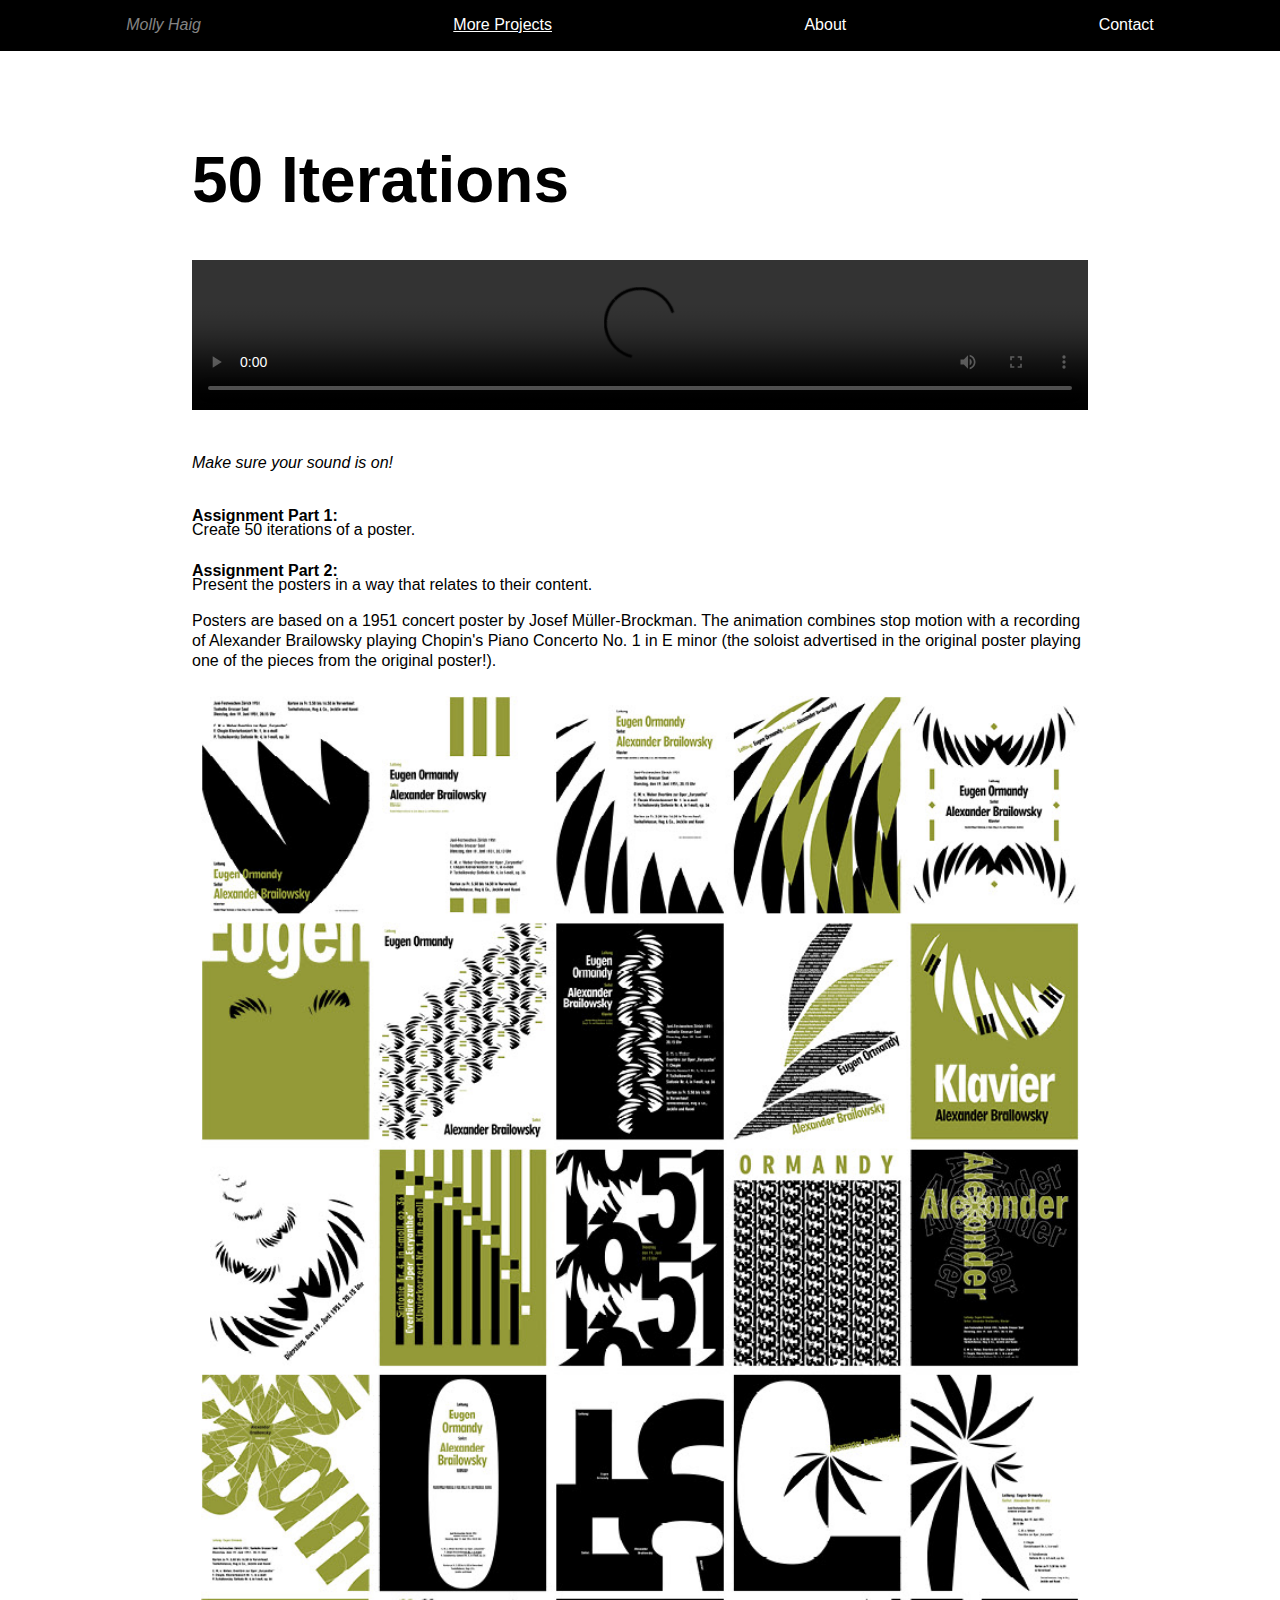
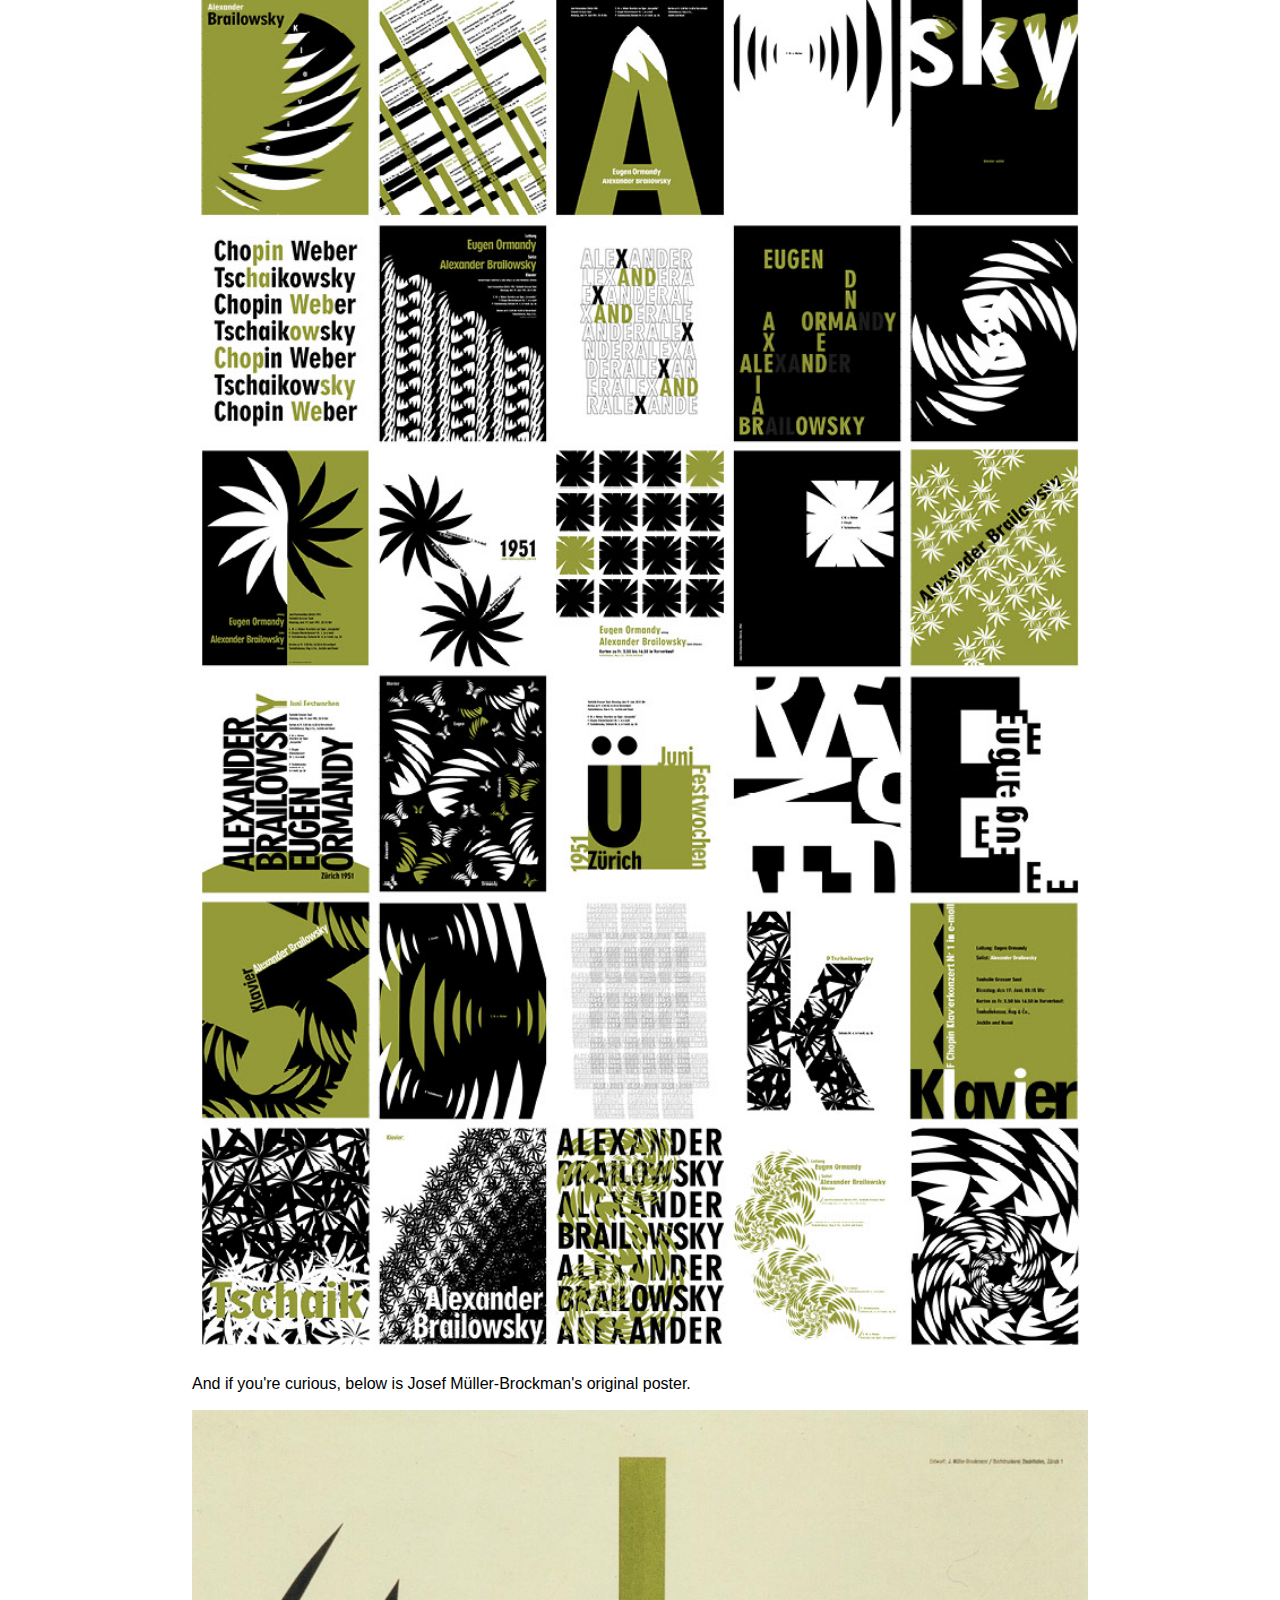
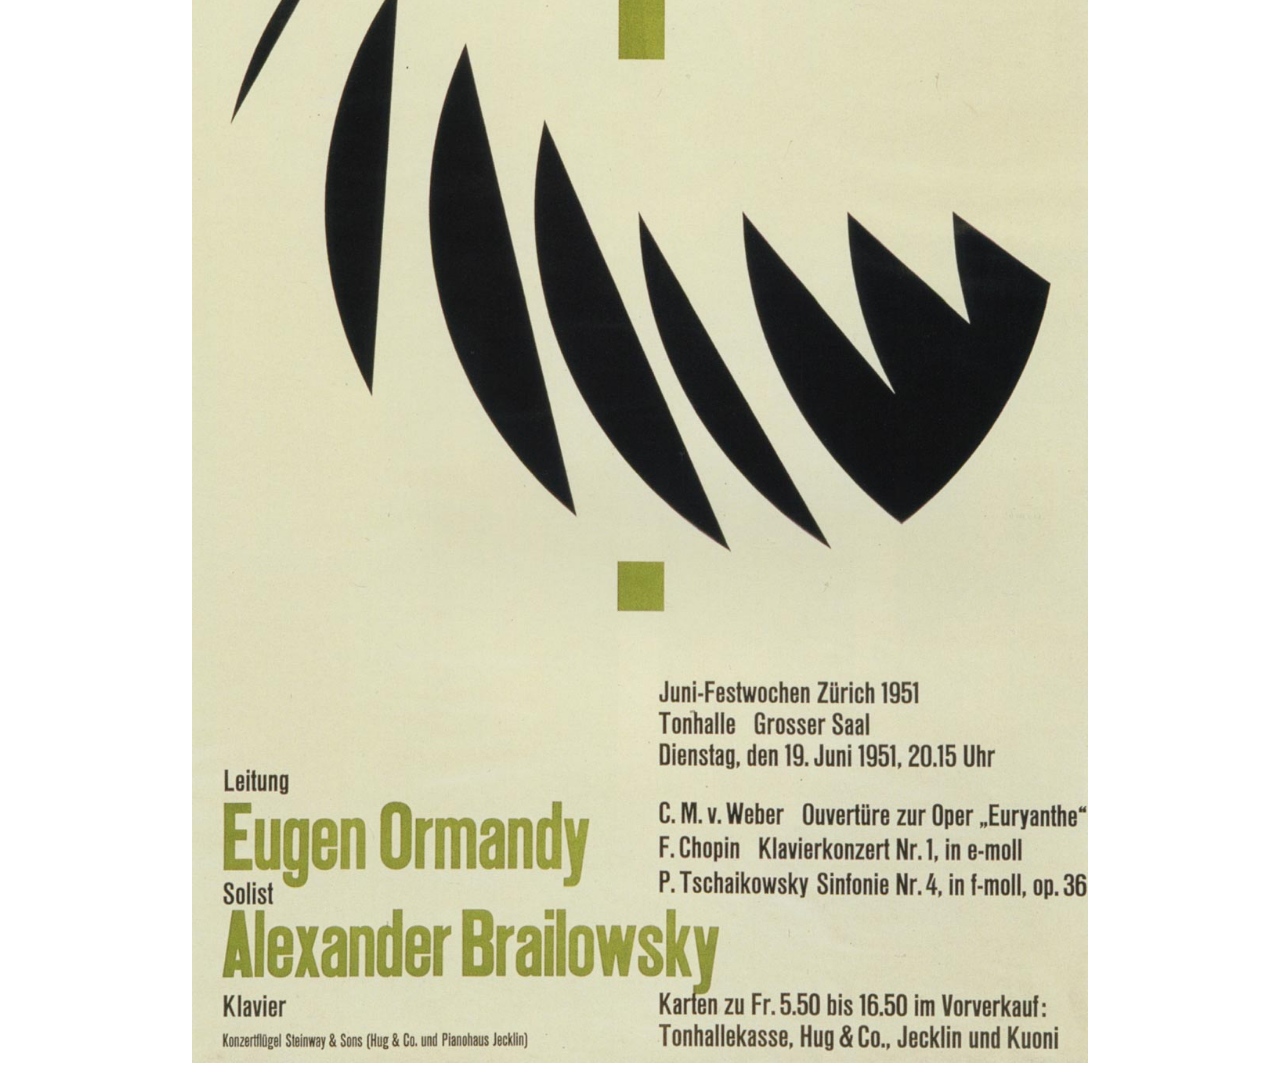
==== 50.html @ 2be68b47 "Publishing on Git" ====
<!doctype html>
<html>

<head>
	<title>Projects</title>
	<meta name="description" content="50 Iterations Project">
	<link rel="stylesheet" type-"text/css" href="style.css">
	<script src="script.js"></script>
</head>


<body>


<div class="header">
	<h4> Molly Haig </h4>
	<h3> <a href="index.html"
			style="text-decoration: underline; color: #FFF;" >More Projects</a> </h3>
	<h3> <a href="about.html"
			style="text-decoration: none; color: #FFF;" >About</a>  </h3>
	<h3> <a href="contact.html"
			style="text-decoration: none; color: #FFF;" >Contact</a>  </h3>
</div>



<!--<h1> 50 Iterations </h1>
<h2> Based on a 1951 concert poster by Josef M&uuml;ller-Brockman </h2> -->


<div class="image_box">
	<h1> 50 Iterations </h1>
	
	<div class="port_images">
	<!-- <video controls poster="./portfolio_mainimages/Portfolio1-01.jpg" width="100%"> -->
<video width="100%" height="auto" controls>
  <source src="./portfolio_secondaryimages/50.mp4" type="video/mp4">

Your browser does not support the video tag.
</video>
</div>

	<h6> Make sure your sound is on! </h6>
		
		<h5> Assignment Part 1:</h5>
		<p> Create 50 iterations of a poster.</p>
	<h5> Assignment Part 2: </h5>
	<p> Present the posters in a way that relates to their content.</p>
	<p> Posters are based on a 1951 concert poster by Josef M&uuml;ller-Brockman. The animation combines stop motion with a recording of Alexander Brailowsky playing Chopin's Piano Concerto No. 1 in E minor (the soloist advertised in the original poster playing one of the pieces from the original poster!). </p>

	<div class="port_images">
  	  		<img src="./portfolio_secondaryimages/50grid.jpg" alt="50 iterations" style="width:100%">
	</div>

<p> And if you're curious, below is Josef M&uuml;ller-Brockman's original poster. </p>

	<div class="port_images">
  	  		<img src="./portfolio_secondaryimages/50original.jpg" alt="50 iterations" style="width:100%">
	</div>


	</div>

</div>
---- style.css ----
body {
	margin: 0;
/*	background-color: #F7F8E0;*/
}

h1{

	font-family: Akkurat, Helvetica, Arial, sans-serif;
	font-size: 4em;


}

/*h2 {

	font-family: Akkurat, Helvetica, Arial, sans-serif;
	font-size: 1em;
	font-weight: lighter;
	font-style: italic;
	line-height: 1.5em;

	position: absolute;
	top: 200px;
	left: 15%;
	width: 70%;
}*/

h3 {
	font-family: Akkurat, Helvetica, Arial, sans-serif;
	font-size: 1em;
	font-weight: lighter;
	color: #FFF;

}

h4 {
	text-align: center;
	font-family: Akkurat, Helvetica, Arial, sans-serif;
	font-size: 1em;
	font-weight: lighter;
	font-style: italic;
	color: #848484;	
	padding: 0;
	line-height: .5em;	
}

h5 {
	font-family: Akkurat, Helvetica, Arial, sans-serif;
	font-size: 1em;
	font-weight: bold;
	padding: 0;
	line-height: .5em;	
	margin-bottom: -1em;
	
}

h6 {
	
	font-family: Akkurat, Helvetica, Arial, sans-serif;
	font-size: 1em;
	font-weight: lighter;
	font-style: italic;
	line-height: 1.5em;
}

p{
	/*text-align: center;*/
	font-family: Akkurat, Helvetica, Arial, sans-serif;
	color: #000;
	font-size: 1em;
	line-height: 1.25em;
/*	margin-top: 1em;*/

}

.image_box {
/*  border: 1px solid green;*/
  width: 70%;
  position: absolute;
  top: 100px;
  left: 15%; 
/*  (15% is half of the leftover 30 after the div takes up 70%, so it's centered)
*/}

.port_images {
	padding: 0% 0 0% 0;
}

.responsive_images{
	border: 1px solid #000;

}
.responsive_images:hover {

	filter: opacity(70%);

}

/*.navbar {
	text-align: center;
	font-family: Akkurat, Helvetica, Arial, sans-serif;
	font-size: 1em;
	font-weight: lighter;
	position: absolute;
	top: 400px;
	width: 100%;
}
*/


/*body {
	    background-image: url("rough_sketch.jpg");
		background-size: 100%;
		background-repeat: no-repeat;
}*/


.header {
    position: fixed;
    top: 0;
    width: 100%;
	background: #000;
	display: flex;
	flex-direction: row;
	justify-content: space-around;
	z-index: 999;
}


@media only screen and (max-width: 512px) {
	h1 {font-size: 3em;}
	h6 {font-size: .9em; line-height: 1.25em;}
	h5 {font-size: .9em; line-height: 1.25em;}
	.navbar {top: 300px;}
	.image_box {
		width: 86%;
		position: absolute;
		left: 7%;
		top: 75px;}
	p {font-size: .9em; line-height: 1.25em;}
}
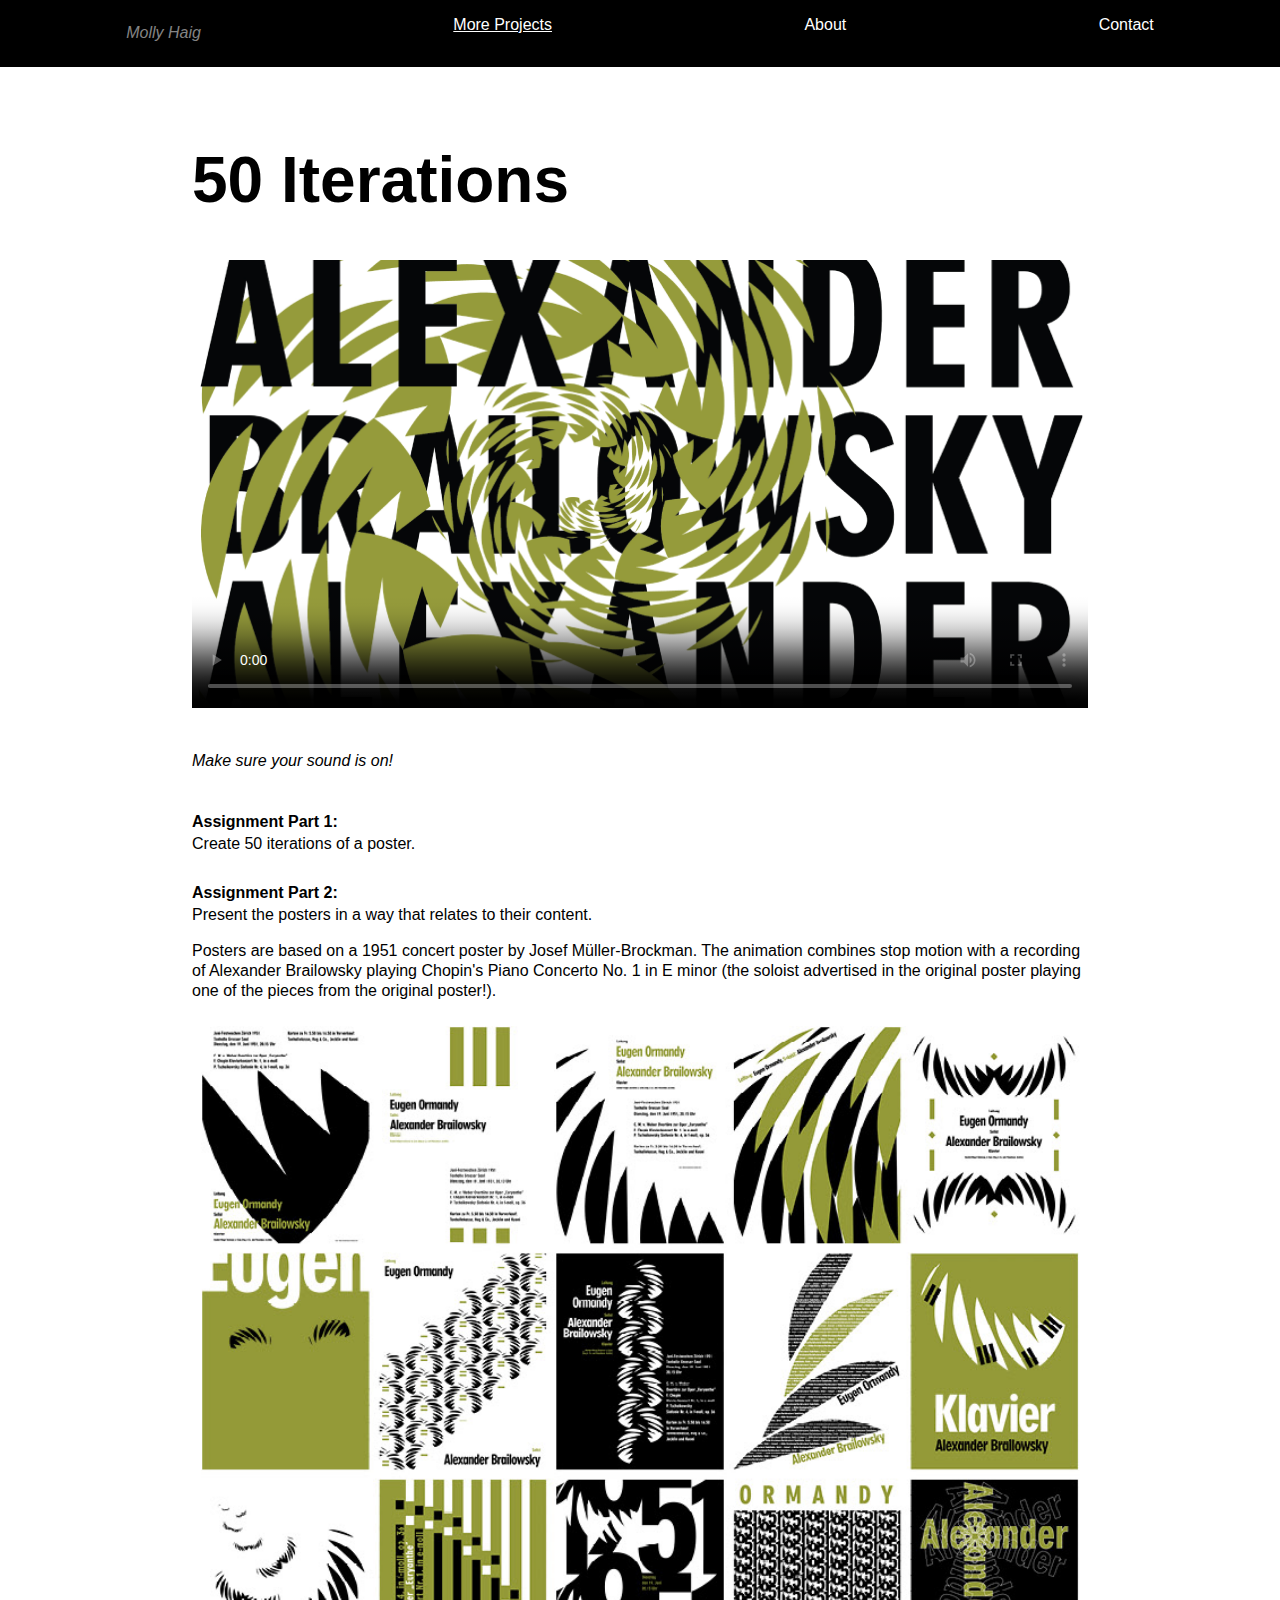
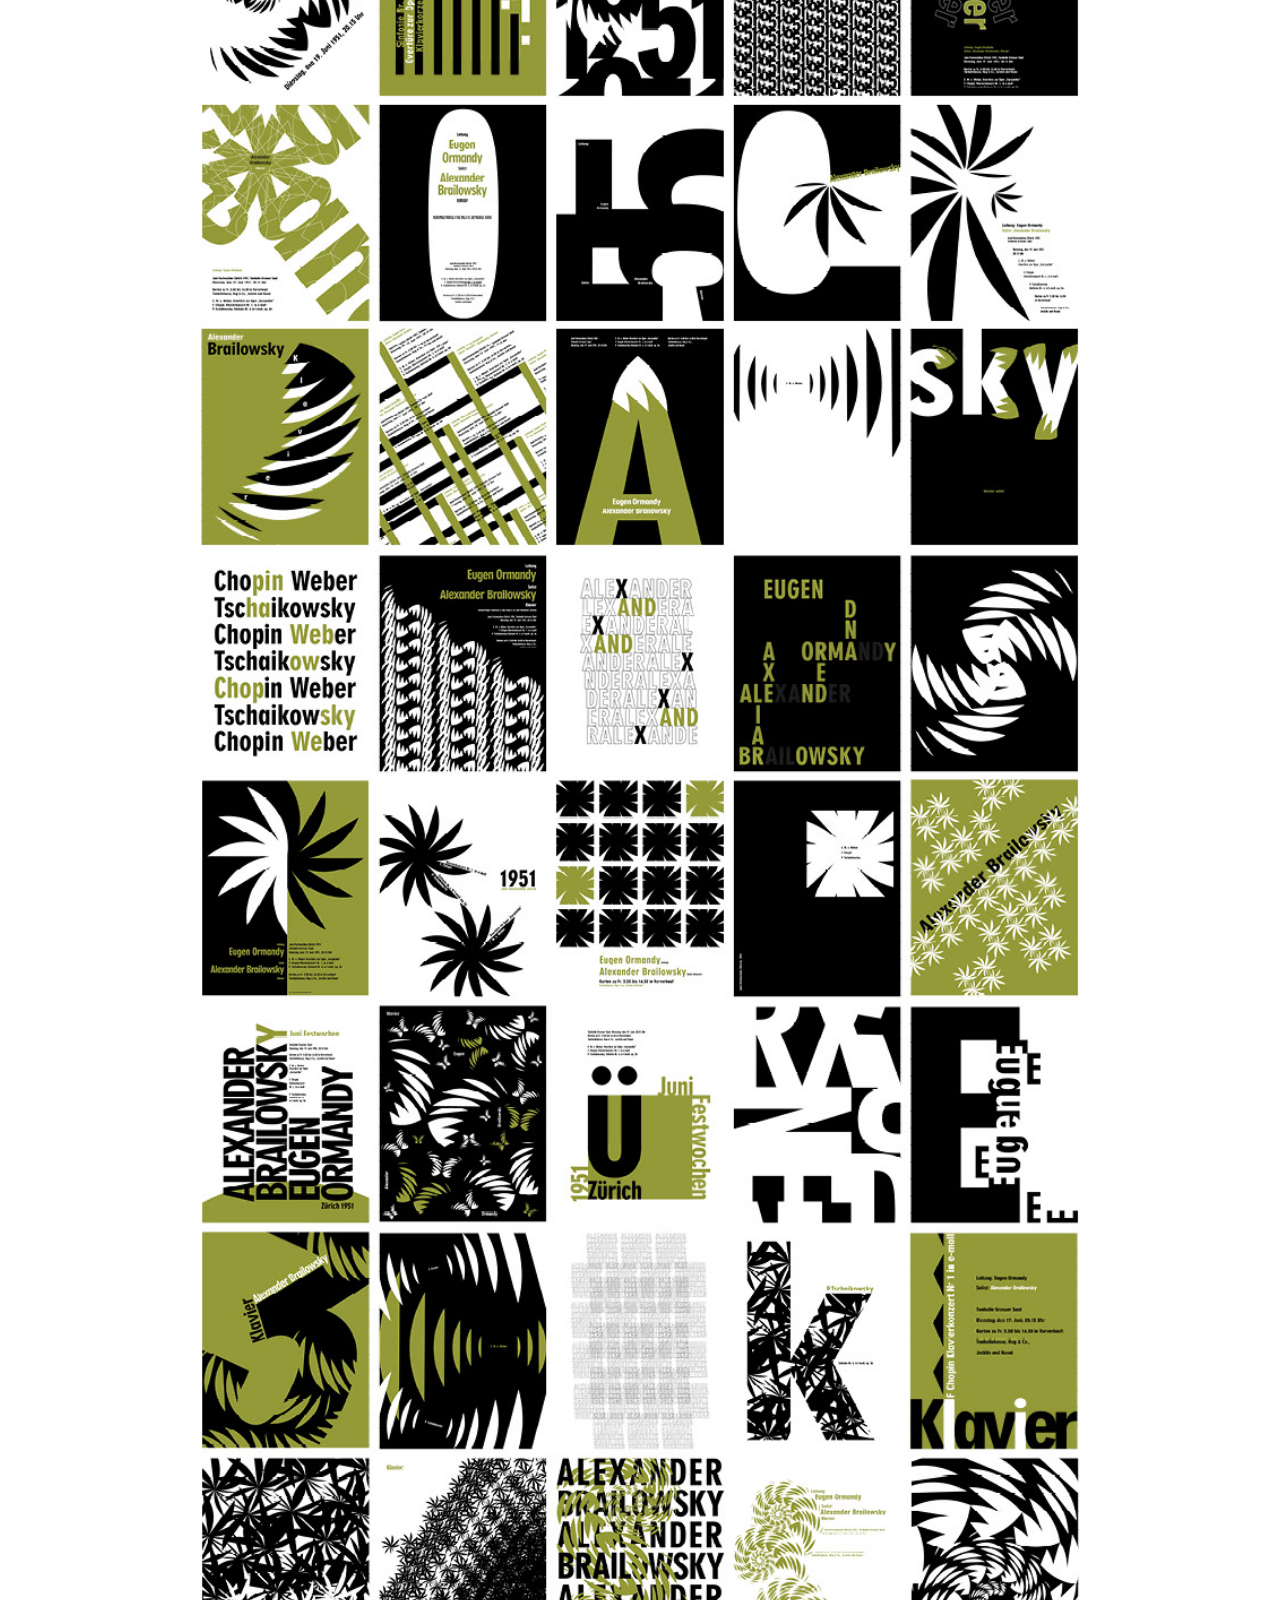
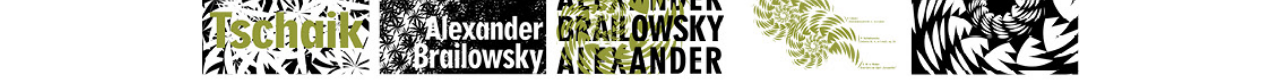
==== commit 358c78a8: "Fixed portfolio images" ====
--- a/50.html
+++ b/50.html
@@ -23,16 +23,11 @@
 </div>
 
 
-
-<!--<h1> 50 Iterations </h1>
-<h2> Based on a 1951 concert poster by Josef M&uuml;ller-Brockman </h2> -->
-
-
 <div class="image_box">
 	<h1> 50 Iterations </h1>
 	
 	<div class="port_images">
-	<!-- <video controls poster="./portfolio_mainimages/Portfolio1-01.jpg" width="100%"> -->
+	<video controls poster="./portfolio_mainimages/Portfolio1-01.jpg" width="100%">
 <video width="100%" height="auto" controls>
   <source src="./portfolio_secondaryimages/50.mp4" type="video/mp4">
 
@@ -52,11 +47,11 @@
   	  		<img src="./portfolio_secondaryimages/50grid.jpg" alt="50 iterations" style="width:100%">
 	</div>
 
-<p> And if you're curious, below is Josef M&uuml;ller-Brockman's original poster. </p>
+<!-- <p> And if you're curious, below is Josef M&uuml;ller-Brockman's original poster. </p>
 
 	<div class="port_images">
   	  		<img src="./portfolio_secondaryimages/50original.jpg" alt="50 iterations" style="width:100%">
-	</div>
+	</div> -->
 
 
 	</div>
--- a/style.css
+++ b/style.css
@@ -43,7 +43,7 @@
 	font-style: italic;
 	color: #848484;	
 	padding: 0;
-	line-height: .5em;	
+	line-height: 1.5em;	
 }
 
 h5 {
@@ -51,7 +51,7 @@
 	font-size: 1em;
 	font-weight: bold;
 	padding: 0;
-	line-height: .5em;	
+	line-height: 1.5em;	
 	margin-bottom: -1em;
 	
 }
@@ -81,21 +81,25 @@
   position: absolute;
   top: 100px;
   left: 15%; 
+ 
 /*  (15% is half of the leftover 30 after the div takes up 70%, so it's centered)
 */}
 
 .port_images {
 	padding: 0% 0 0% 0;
+
 }
 
 .responsive_images{
 	border: 1px solid #000;
-
 }
 .responsive_images:hover {
 
 	filter: opacity(70%);
+}
 
+img {
+	display: block;
 }
 
 /*.navbar {
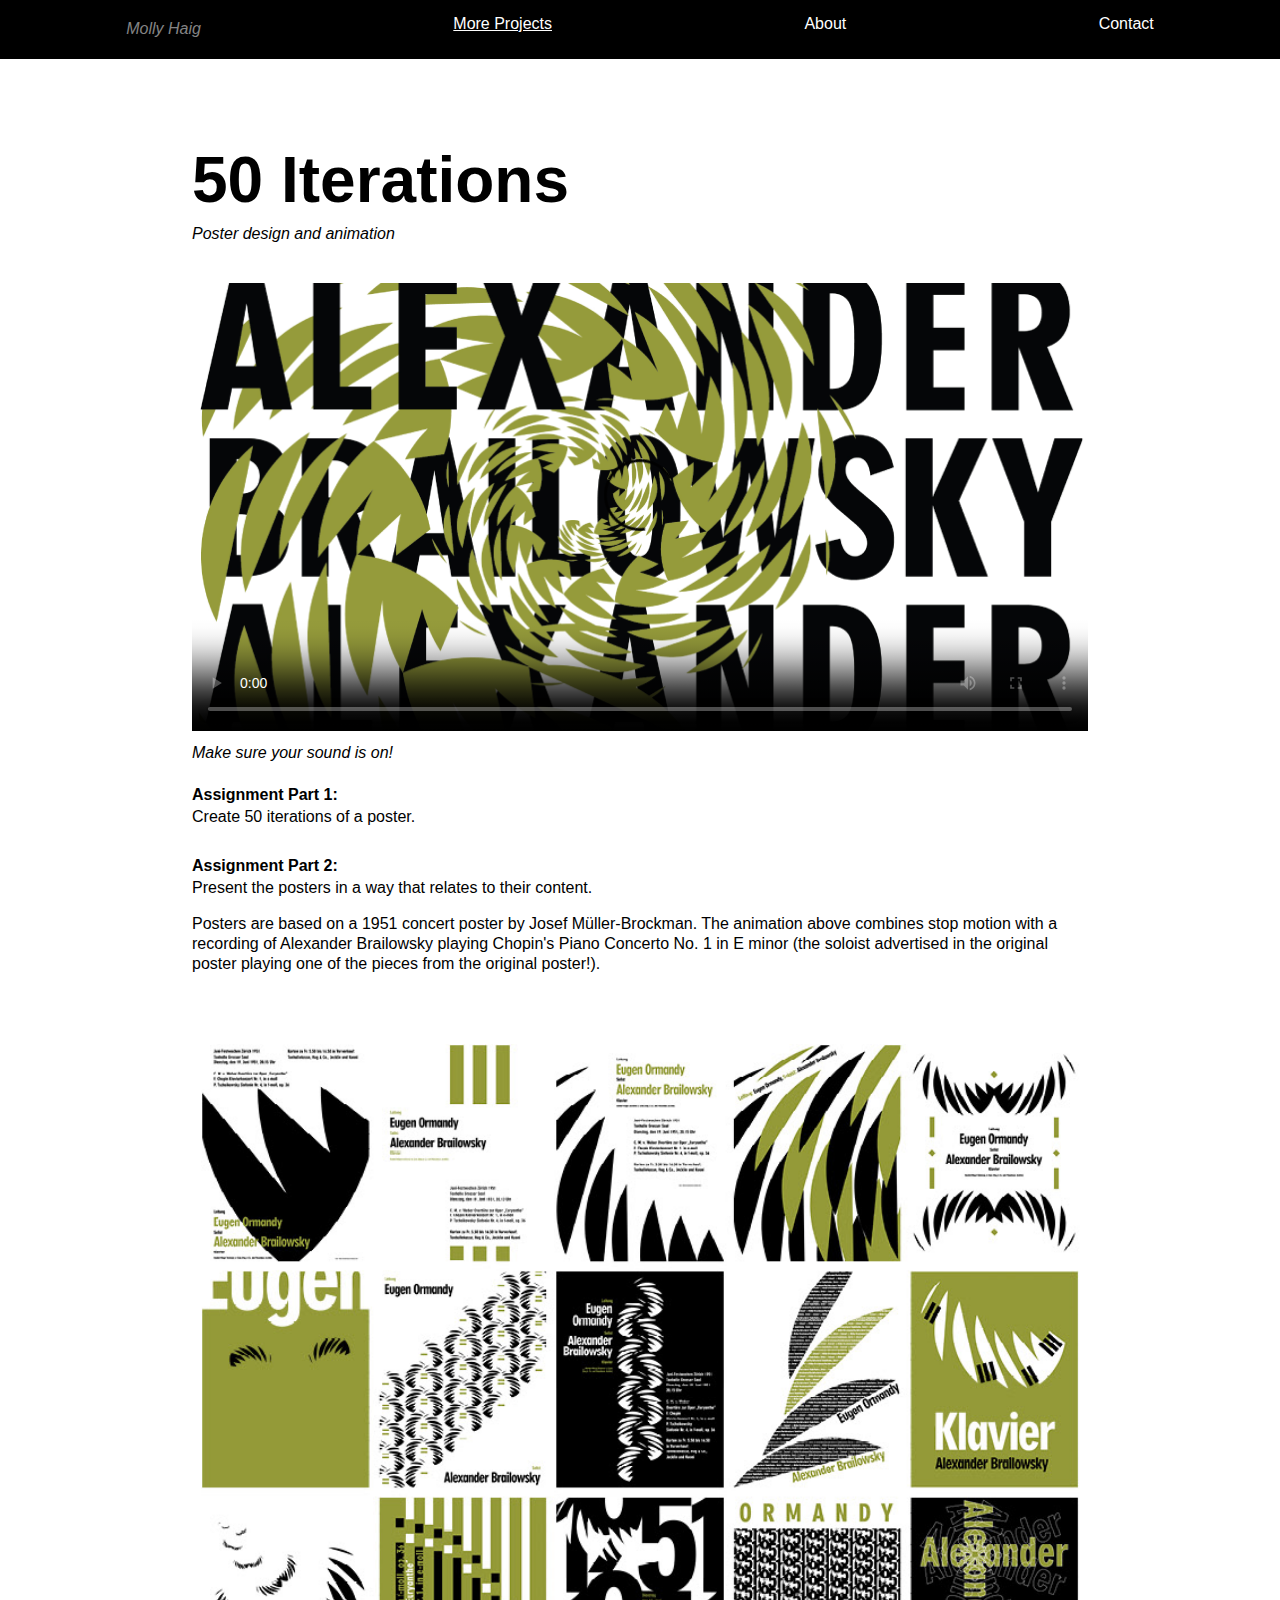
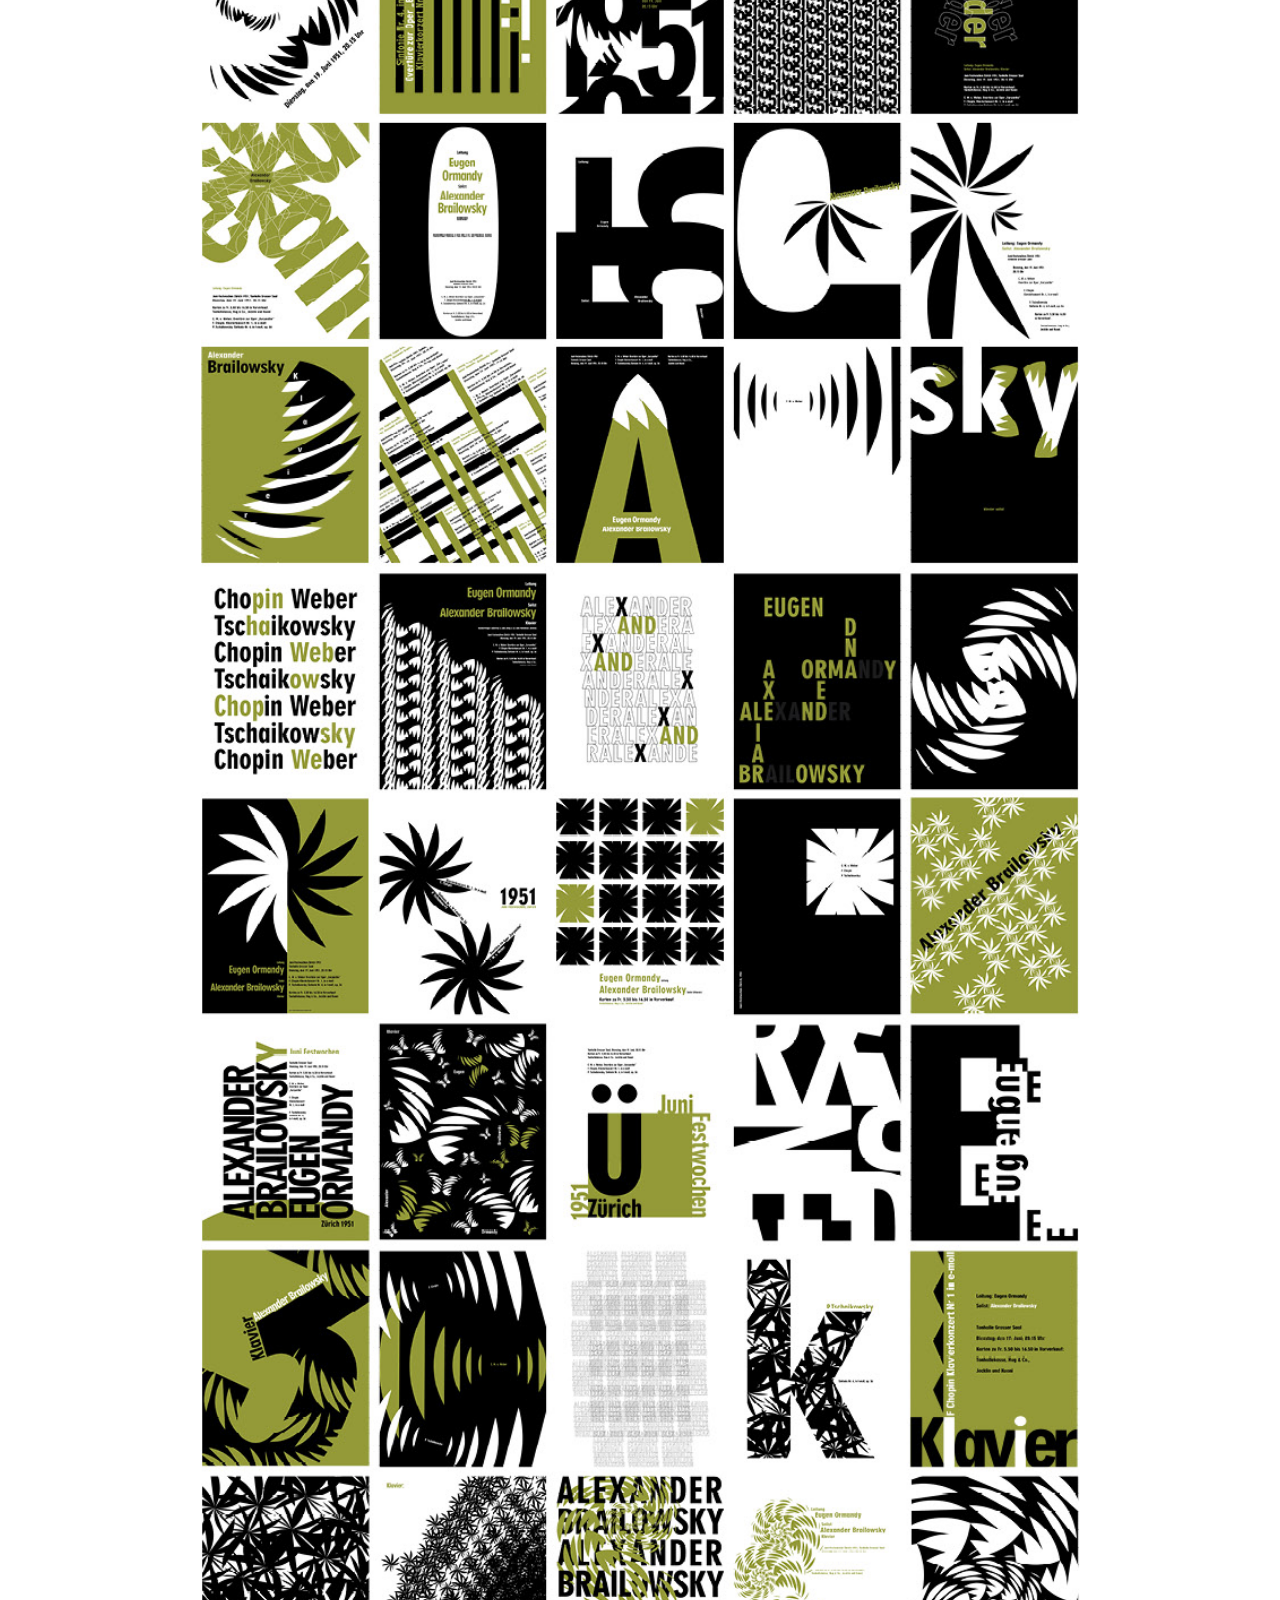
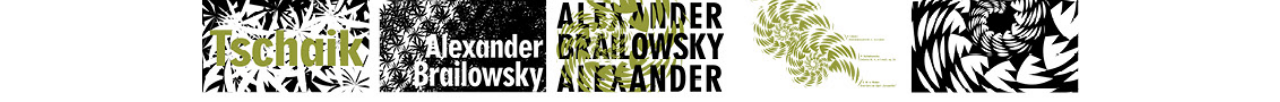
==== commit ed5e860c: "more" ====
--- a/50.html
+++ b/50.html
@@ -25,23 +25,27 @@
 
 <div class="image_box">
 	<h1> 50 Iterations </h1>
+	<h6> Poster design and animation</h6>
 	
-	<div class="port_images">
-	<video controls poster="./portfolio_mainimages/Portfolio1-01.jpg" width="100%">
-<video width="100%" height="auto" controls>
-  <source src="./portfolio_secondaryimages/50.mp4" type="video/mp4">
+		
 
-Your browser does not support the video tag.
-</video>
-</div>
+		<video controls="" 
+		poster="./portfolio_mainimages/Portfolio1-01.jpg" width="100%" height="auto">
+		
+	<source 
+	src="./portfolio_secondaryimages/50.mp4" type="video/mp4">
+			Your browser does not support the video tag.
+		</video>
+	
 
-	<h6> Make sure your sound is on! </h6>
+
+	<h2> Make sure your sound is on! </h2>
 		
 		<h5> Assignment Part 1:</h5>
 		<p> Create 50 iterations of a poster.</p>
 	<h5> Assignment Part 2: </h5>
 	<p> Present the posters in a way that relates to their content.</p>
-	<p> Posters are based on a 1951 concert poster by Josef M&uuml;ller-Brockman. The animation combines stop motion with a recording of Alexander Brailowsky playing Chopin's Piano Concerto No. 1 in E minor (the soloist advertised in the original poster playing one of the pieces from the original poster!). </p>
+	<p> Posters are based on a 1951 concert poster by Josef M&uuml;ller-Brockman. The animation above combines stop motion with a recording of Alexander Brailowsky playing Chopin's Piano Concerto No. 1 in E minor (the soloist advertised in the original poster playing one of the pieces from the original poster!). </p>
 
 	<div class="port_images">
   	  		<img src="./portfolio_secondaryimages/50grid.jpg" alt="50 iterations" style="width:100%">
--- a/style.css
+++ b/style.css
@@ -2,48 +2,44 @@
 
 body {
 	margin: 0;
-/*	background-color: #F7F8E0;*/
+
 }
 
 h1{
 
 	font-family: Akkurat, Helvetica, Arial, sans-serif;
 	font-size: 4em;
-
-
+	margin-bottom: -.5em;
+	/*project titles only*/
 }
 
-/*h2 {
-
+h2 {
+	
 	font-family: Akkurat, Helvetica, Arial, sans-serif;
 	font-size: 1em;
 	font-weight: lighter;
 	font-style: italic;
-	line-height: 1.5em;
-
-	position: absolute;
-	top: 200px;
-	left: 15%;
-	width: 70%;
-}*/
+	line-height: .5em;
+	/*italic body text BUT FOR CAPTIONS!*/
+}
 
 h3 {
 	font-family: Akkurat, Helvetica, Arial, sans-serif;
 	font-size: 1em;
 	font-weight: lighter;
 	color: #FFF;
-
+	line-height: 1em;
+	/*navigation directions on navigation bar*/
 }
 
 h4 {
-	text-align: center;
 	font-family: Akkurat, Helvetica, Arial, sans-serif;
 	font-size: 1em;
 	font-weight: lighter;
 	font-style: italic;
 	color: #848484;	
-	padding: 0;
-	line-height: 1.5em;	
+	line-height: 1em;	
+	/*Molly Haig on navigation bar*/
 }
 
 h5 {
@@ -53,6 +49,7 @@
 	padding: 0;
 	line-height: 1.5em;	
 	margin-bottom: -1em;
+	/*bold body text*/
 	
 }
 
@@ -63,7 +60,9 @@
 	font-weight: lighter;
 	font-style: italic;
 	line-height: 1.5em;
+	/*italic body text*/
 }
+
 
 p{
 	/*text-align: center;*/
@@ -71,12 +70,12 @@
 	color: #000;
 	font-size: 1em;
 	line-height: 1.25em;
-/*	margin-top: 1em;*/
+	/*body text*/
 
 }
 
 .image_box {
-/*  border: 1px solid green;*/
+ /* border: 1px solid green;*/
   width: 70%;
   position: absolute;
   top: 100px;
@@ -86,7 +85,7 @@
 */}
 
 .port_images {
-	padding: 0% 0 0% 0;
+	padding: 5% 0% 0% 0;
 
 }
 
@@ -94,7 +93,6 @@
 	border: 1px solid #000;
 }
 .responsive_images:hover {
-
 	filter: opacity(70%);
 }
 
@@ -135,6 +133,9 @@
 
 @media only screen and (max-width: 512px) {
 	h1 {font-size: 3em;}
+	h2 {font-size: .9em;}
+	h3 {font-size: .9em}
+	h4 {font-size: .9em;}
 	h6 {font-size: .9em; line-height: 1.25em;}
 	h5 {font-size: .9em; line-height: 1.25em;}
 	.navbar {top: 300px;}
